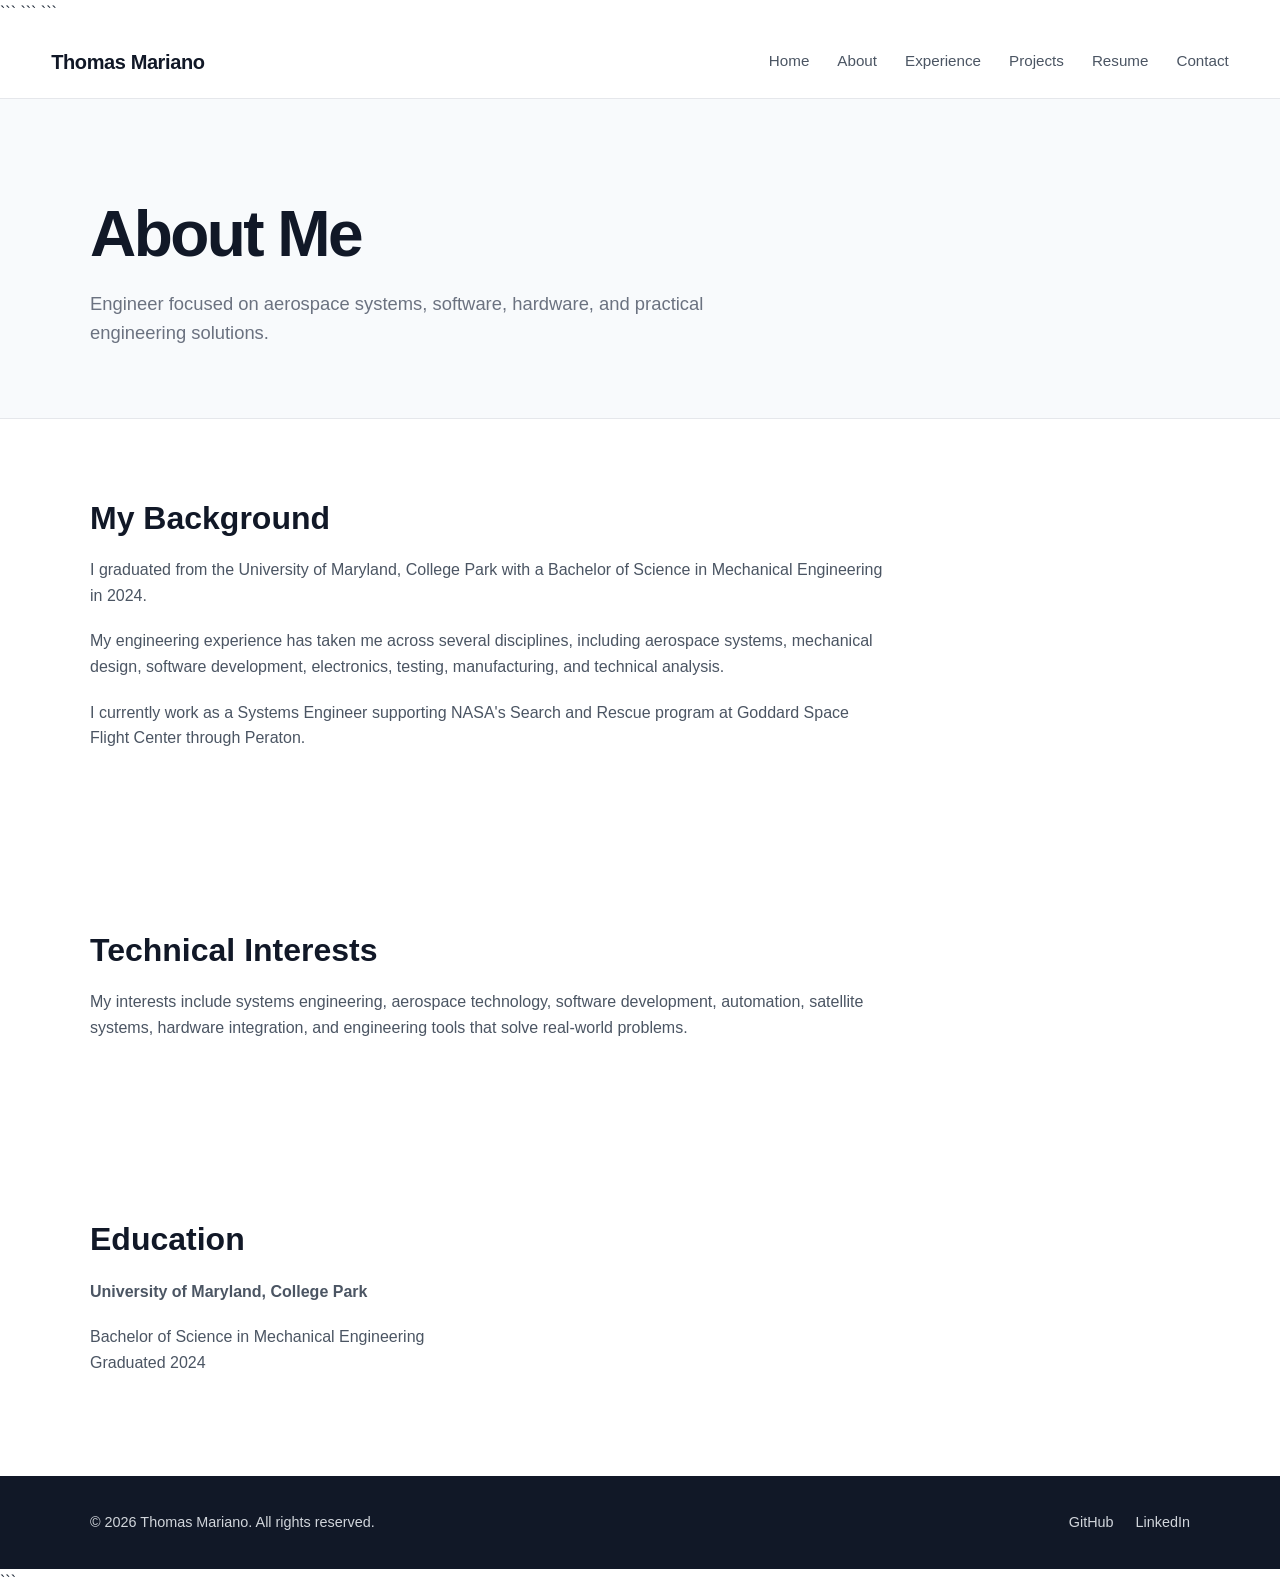
==== about.html @ baa8ff58 "Initial portfolio website" ====
<!DOCTYPE html>

<html lang="en">
<head>
    <meta charset="UTF-8">
    <meta name="viewport" content="width=device-width, initial-scale=1.0">

```
<title>About | Thomas Mariano</title>

<link rel="stylesheet" href="css/styles.css">
```

</head>

<body>

```
<header>
    <nav>
        <div class="nav-container">

            <a href="index.html" class="logo">
                Thomas Mariano
            </a>

            <div class="nav-links">
                <a href="index.html">Home</a>
                <a href="about.html">About</a>
                <a href="experience.html">Experience</a>
                <a href="projects.html">Projects</a>
                <a href="resume.html">Resume</a>
                <a href="contact.html">Contact</a>
            </div>

        </div>
    </nav>
</header>


<main>

    <section class="page-header">
        <div class="container">

            <h1>About Me</h1>

            <p>
                Engineer focused on aerospace systems, software,
                hardware, and practical engineering solutions.
            </p>

        </div>
    </section>


    <section class="content">
        <div class="container">

            <h2>My Background</h2>

            <p>
                I graduated from the University of Maryland, College
                Park with a Bachelor of Science in Mechanical Engineering
                in 2024.
            </p>

            <p>
                My engineering experience has taken me across several
                disciplines, including aerospace systems, mechanical
                design, software development, electronics, testing,
                manufacturing, and technical analysis.
            </p>

            <p>
                I currently work as a Systems Engineer supporting
                NASA's Search and Rescue program at Goddard Space Flight
                Center through Peraton.
            </p>

        </div>
    </section>


    <section class="content">
        <div class="container">

            <h2>Technical Interests</h2>

            <p>
                My interests include systems engineering, aerospace
                technology, software development, automation, satellite
                systems, hardware integration, and engineering tools
                that solve real-world problems.
            </p>

        </div>
    </section>


    <section class="content">
        <div class="container">

            <h2>Education</h2>

            <p>
                <strong>University of Maryland, College Park</strong>
            </p>

            <p>
                Bachelor of Science in Mechanical Engineering
                <br>
                Graduated 2024
            </p>

        </div>
    </section>

</main>


<footer>
    <div class="container">

        <p>
            &copy; 2026 Thomas Mariano. All rights reserved.
        </p>

        <div class="footer-links">
            <a href="https://github.com/TommyMariano" target="_blank">
                GitHub
            </a>

            <a href="https://www.linkedin.com/in/thomasmariano/" target="_blank">
                LinkedIn
            </a>
        </div>

    </div>
</footer>


<script src="js/script.js"></script>
```

</body>
</html>
---- css/styles.css ----
/* =========================================================
   GLOBAL STYLES
========================================================= */

/* Remove default browser spacing and make sizing predictable */
* {
    margin: 0;
    padding: 0;
    box-sizing: border-box;
}

/* Base document styling */
html {
    scroll-behavior: smooth;
}

body {
    font-family: -apple-system, BlinkMacSystemFont, "Segoe UI", Roboto,
                 Helvetica, Arial, sans-serif;
    line-height: 1.6;
    color: #1f2937;
    background-color: #ffffff;
}

/* Prevent images from overflowing their containers */
img {
    max-width: 100%;
    height: auto;
    display: block;
}

/* Default link styling */
a {
    color: inherit;
    text-decoration: none;
}

a:hover {
    text-decoration: none;
}


/* =========================================================
   REUSABLE CONTAINER
========================================================= */

.container {
    width: min(1100px, 90%);
    margin: 0 auto;
}


/* =========================================================
   NAVIGATION
========================================================= */

header {
    width: 100%;
    background-color: #ffffff;
    border-bottom: 1px solid #e5e7eb;
    position: sticky;
    top: 0;
    z-index: 1000;
}

nav {
    width: 100%;
}

.nav-container {
    width: min(1200px, 92%);
    min-height: 72px;
    margin: 0 auto;

    display: flex;
    align-items: center;
    justify-content: space-between;
    gap: 30px;
}

/* Name / logo */

.logo {
    font-size: 1.25rem;
    font-weight: 700;
    letter-spacing: -0.02em;
    color: #111827;
}

.logo:hover {
    color: #374151;
}


/* Navigation links */

.nav-links {
    display: flex;
    align-items: center;
    gap: 28px;
}

.nav-links a {
    font-size: 0.95rem;
    font-weight: 500;
    color: #4b5563;

    transition:
        color 0.2s ease,
        transform 0.2s ease;
}

.nav-links a:hover {
    color: #111827;
    transform: translateY(-1px);
}


/* =========================================================
   MAIN CONTENT
========================================================= */

main {
    min-height: calc(100vh - 150px);
}


/* =========================================================
   PAGE HEADER
========================================================= */

.page-header {
    padding: 100px 0 70px;
    background-color: #f8fafc;
    border-bottom: 1px solid #e5e7eb;
}

.page-header h1 {
    font-size: clamp(2.5rem, 6vw, 4rem);
    line-height: 1.1;
    letter-spacing: -0.04em;
    color: #111827;
    margin-bottom: 20px;
}

.page-header p {
    max-width: 700px;
    font-size: 1.15rem;
    color: #6b7280;
}


/* =========================================================
   CONTENT SECTIONS
========================================================= */

.content {
    padding: 80px 0;
}

.content h2 {
    font-size: 2rem;
    line-height: 1.2;
    color: #111827;
    margin-bottom: 20px;
}

.content p {
    max-width: 800px;
    color: #4b5563;
    margin-bottom: 20px;
}


/* =========================================================
   FOOTER
========================================================= */

footer {
    padding: 35px 0;
    background-color: #111827;
    color: #d1d5db;
}

footer .container {
    display: flex;
    align-items: center;
    justify-content: space-between;
    gap: 20px;
}

footer p {
    font-size: 0.9rem;
}

.footer-links {
    display: flex;
    gap: 22px;
}

.footer-links a {
    font-size: 0.9rem;
    color: #d1d5db;

    transition: color 0.2s ease;
}

.footer-links a:hover {
    color: #ffffff;
}


/* =========================================================
   RESPONSIVE DESIGN
========================================================= */

/* Tablets and smaller screens */

@media (max-width: 800px) {

    .nav-container {
        min-height: auto;
        padding: 20px 0;

        flex-direction: column;
        gap: 15px;
    }

    .nav-links {
        flex-wrap: wrap;
        justify-content: center;
        gap: 15px 22px;
    }

    .page-header {
        padding: 75px 0 55px;
    }

    .content {
        padding: 60px 0;
    }

    footer .container {
        flex-direction: column;
        text-align: center;
    }
}


/* Phones */

@media (max-width: 500px) {

    .container {
        width: 88%;
    }

    .logo {
        font-size: 1.15rem;
    }

    .nav-links {
        gap: 10px 16px;
    }

    .nav-links a {
        font-size: 0.9rem;
    }

    .page-header h1 {
        font-size: 2.5rem;
    }

    .page-header p {
        font-size: 1rem;
    }

    .content h2 {
        font-size: 1.7rem;
    }
}
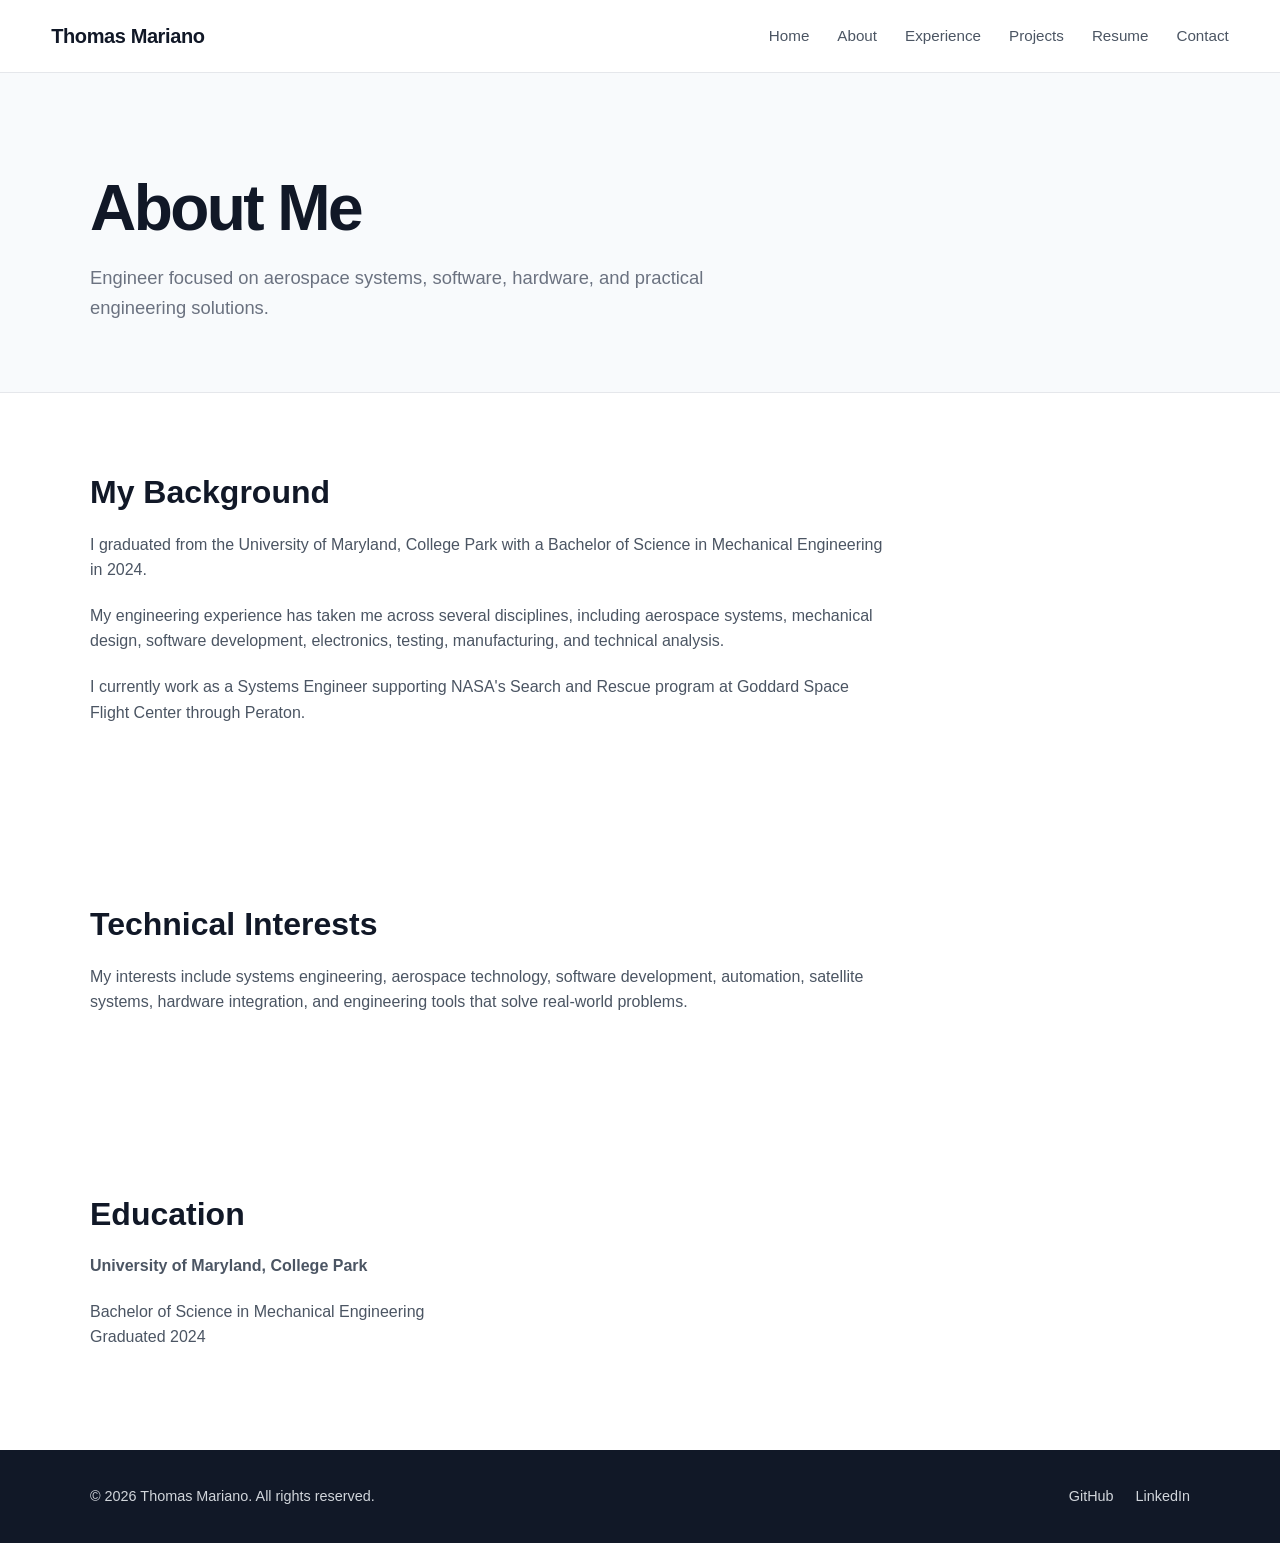
==== commit 7dfd2a40: "Fix HTML formatting" ====
--- a/about.html
+++ b/about.html
@@ -5,17 +5,14 @@
     <meta charset="UTF-8">
     <meta name="viewport" content="width=device-width, initial-scale=1.0">
 
-```
 <title>About | Thomas Mariano</title>
 
 <link rel="stylesheet" href="css/styles.css">
-```
 
 </head>
 
 <body>
 
-```
 <header>
     <nav>
         <div class="nav-container">
@@ -141,7 +138,6 @@
 
 
 <script src="js/script.js"></script>
-```
 
 </body>
 </html>
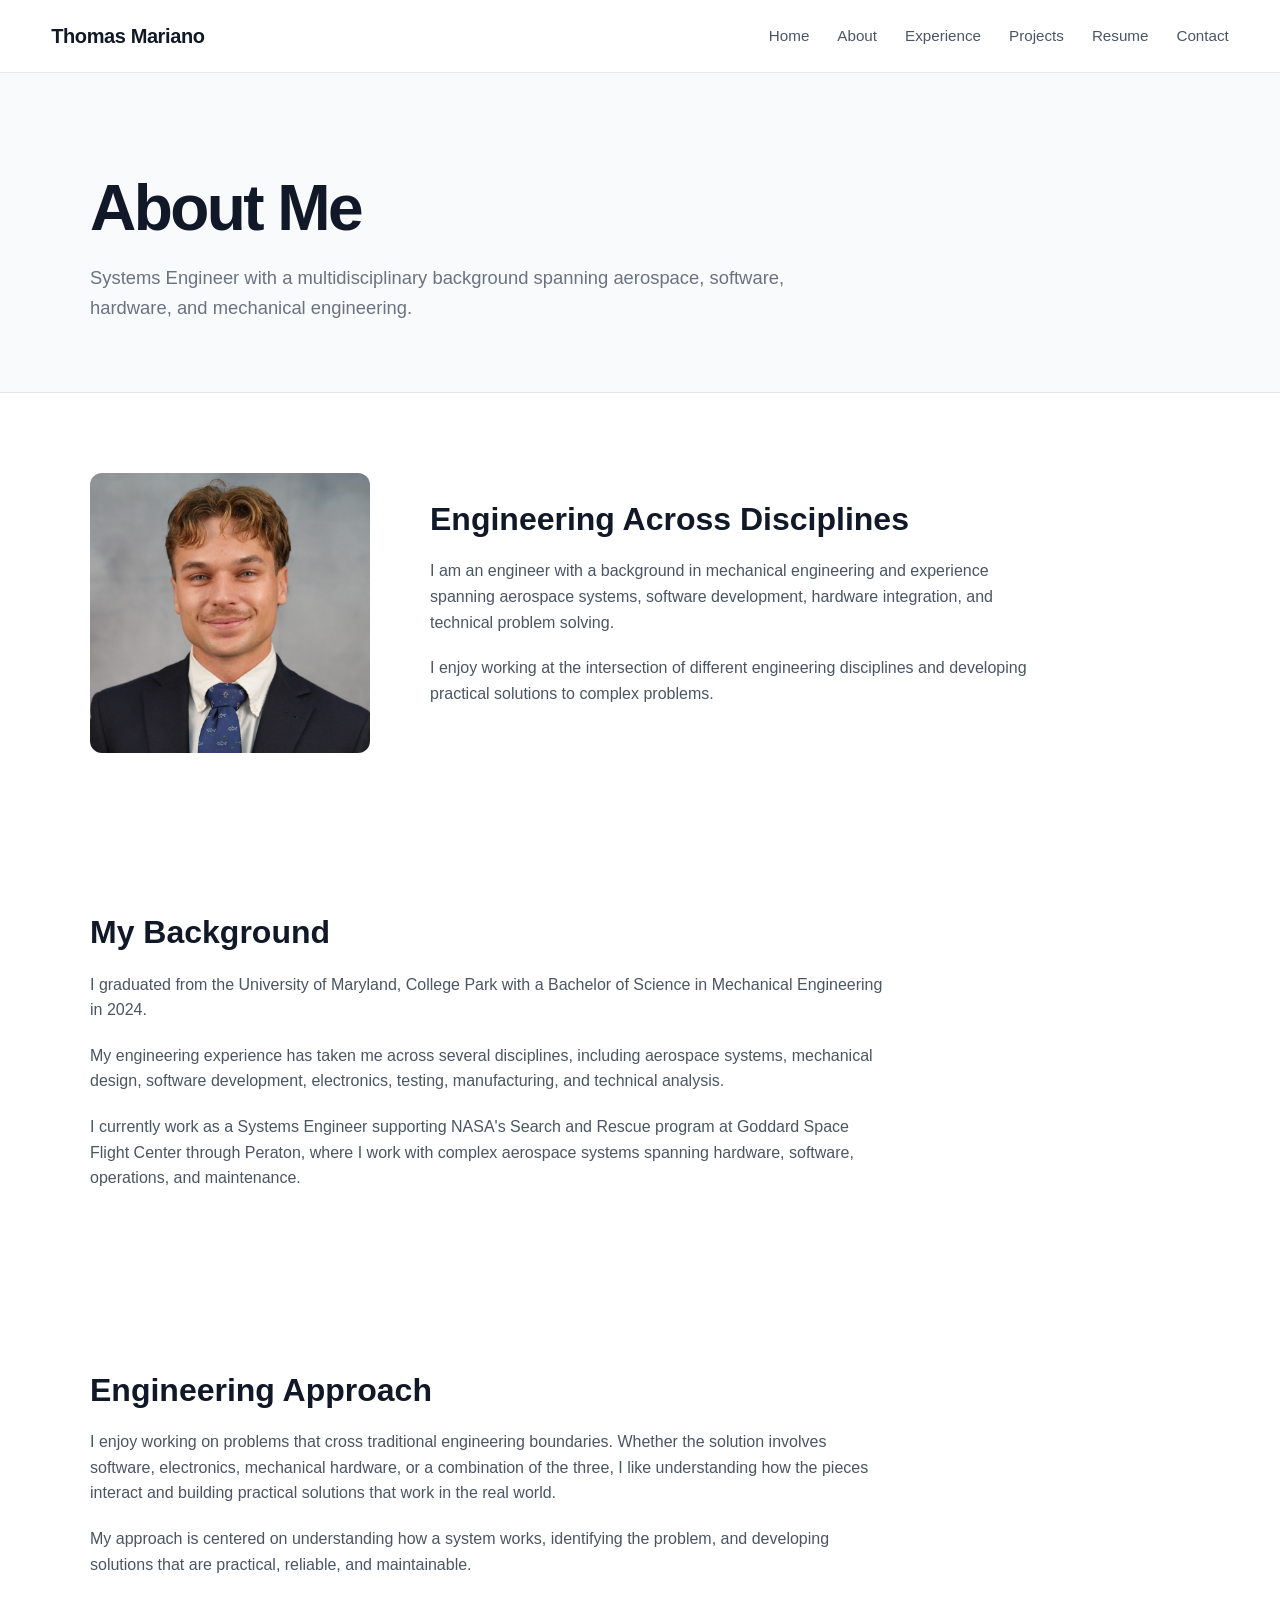
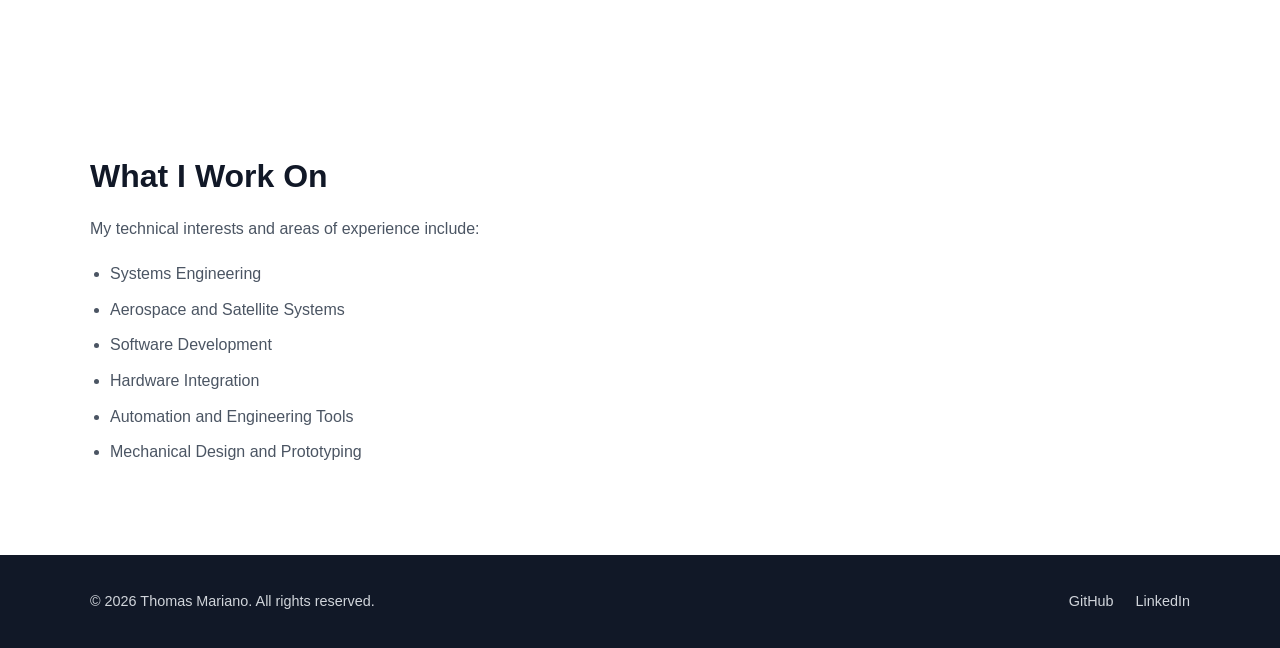
==== commit d8666cfd: "Complete portfolio website" ====
--- a/about.html
+++ b/about.html
@@ -5,9 +5,10 @@
     <meta charset="UTF-8">
     <meta name="viewport" content="width=device-width, initial-scale=1.0">
 
-<title>About | Thomas Mariano</title>
-
-<link rel="stylesheet" href="css/styles.css">
+    <title>About | Thomas Mariano</title>
+
+    <link rel="stylesheet" href="css/styles.css">
+    <link rel="icon" type="image/png" href="images/icon.png">
 
 </head>
 
@@ -37,29 +38,68 @@
 
 <main>
 
+    <!-- Page Header -->
     <section class="page-header">
         <div class="container">
 
             <h1>About Me</h1>
 
             <p>
-                Engineer focused on aerospace systems, software,
-                hardware, and practical engineering solutions.
-            </p>
-
-        </div>
-    </section>
-
-
+                Systems Engineer with a multidisciplinary background
+                spanning aerospace, software, hardware, and mechanical
+                engineering.
+            </p>
+
+        </div>
+    </section>
+
+
+    <!-- Introduction -->
+    <section class="content">
+        <div class="container">
+
+            <div class="about-intro">
+
+                <div class="about-photo">
+                    <img src="images/headshot.png"
+                         alt="Professional headshot of Thomas Mariano">
+                </div>
+
+                <div class="about-intro-text">
+
+                    <h2>Engineering Across Disciplines</h2>
+
+                    <p>
+                        I am an engineer with a background in mechanical
+                        engineering and experience spanning aerospace
+                        systems, software development, hardware
+                        integration, and technical problem solving.
+                    </p>
+
+                    <p>
+                        I enjoy working at the intersection of different
+                        engineering disciplines and developing practical
+                        solutions to complex problems.
+                    </p>
+
+                </div>
+
+            </div>
+
+        </div>
+    </section>
+
+
+    <!-- Background -->
     <section class="content">
         <div class="container">
 
             <h2>My Background</h2>
 
             <p>
-                I graduated from the University of Maryland, College
-                Park with a Bachelor of Science in Mechanical Engineering
-                in 2024.
+                I graduated from the University of Maryland, College Park
+                with a Bachelor of Science in Mechanical Engineering in
+                2024.
             </p>
 
             <p>
@@ -70,45 +110,60 @@
             </p>
 
             <p>
-                I currently work as a Systems Engineer supporting
-                NASA's Search and Rescue program at Goddard Space Flight
-                Center through Peraton.
-            </p>
-
-        </div>
-    </section>
-
-
-    <section class="content">
-        <div class="container">
-
-            <h2>Technical Interests</h2>
-
-            <p>
-                My interests include systems engineering, aerospace
-                technology, software development, automation, satellite
-                systems, hardware integration, and engineering tools
-                that solve real-world problems.
-            </p>
-
-        </div>
-    </section>
-
-
-    <section class="content">
-        <div class="container">
-
-            <h2>Education</h2>
-
-            <p>
-                <strong>University of Maryland, College Park</strong>
-            </p>
-
-            <p>
-                Bachelor of Science in Mechanical Engineering
-                <br>
-                Graduated 2024
-            </p>
+                I currently work as a Systems Engineer supporting NASA's
+                Search and Rescue program at Goddard Space Flight Center
+                through Peraton, where I work with complex aerospace
+                systems spanning hardware, software, operations, and
+                maintenance.
+            </p>
+
+        </div>
+    </section>
+
+
+    <!-- Engineering Approach -->
+    <section class="content">
+        <div class="container">
+
+            <h2>Engineering Approach</h2>
+
+            <p>
+                I enjoy working on problems that cross traditional
+                engineering boundaries. Whether the solution involves
+                software, electronics, mechanical hardware, or a
+                combination of the three, I like understanding how the
+                pieces interact and building practical solutions that
+                work in the real world.
+            </p>
+
+            <p>
+                My approach is centered on understanding how a system
+                works, identifying the problem, and developing solutions
+                that are practical, reliable, and maintainable.
+            </p>
+
+        </div>
+    </section>
+
+
+    <!-- Areas of Interest -->
+    <section class="content">
+        <div class="container">
+
+            <h2>What I Work On</h2>
+
+            <p>
+                My technical interests and areas of experience include:
+            </p>
+
+            <ul class="interest-list">
+                <li>Systems Engineering</li>
+                <li>Aerospace and Satellite Systems</li>
+                <li>Software Development</li>
+                <li>Hardware Integration</li>
+                <li>Automation and Engineering Tools</li>
+                <li>Mechanical Design and Prototyping</li>
+            </ul>
 
         </div>
     </section>
@@ -124,13 +179,19 @@
         </p>
 
         <div class="footer-links">
-            <a href="https://github.com/TommyMariano" target="_blank">
+
+            <a href="https://github.com/thomasmariano"
+               target="_blank"
+               rel="noopener noreferrer">
                 GitHub
             </a>
 
-            <a href="https://www.linkedin.com/in/thomasmariano/" target="_blank">
+            <a href="https://www.linkedin.com/in/thomasmariano/"
+               target="_blank"
+               rel="noopener noreferrer">
                 LinkedIn
             </a>
+
         </div>
 
     </div>
@@ -140,4 +201,4 @@
 <script src="js/script.js"></script>
 
 </body>
-</html>
+</html>
--- a/css/styles.css
+++ b/css/styles.css
@@ -126,7 +126,7 @@
 
 
 /* =========================================================
-   PAGE HEADER
+   PAGE HEADER / HERO
 ========================================================= */
 
 .page-header {
@@ -149,6 +149,14 @@
     color: #6b7280;
 }
 
+.page-header p:first-child {
+    margin-bottom: 18px;
+    font-size: 0.95rem;
+    font-weight: 600;
+    letter-spacing: 0.04em;
+    color: #4b5563;
+}
+
 
 /* =========================================================
    CONTENT SECTIONS
@@ -173,6 +181,98 @@
 
 
 /* =========================================================
+   FEATURED PROJECT
+========================================================= */
+
+.project-card {
+    margin-top: 35px;
+
+    display: grid;
+    grid-template-columns: 1.15fr 1fr;
+
+    background-color: #f8fafc;
+    border: 1px solid #e5e7eb;
+    border-radius: 12px;
+
+    overflow: hidden;
+
+    transition:
+        transform 0.25s ease,
+        box-shadow 0.25s ease;
+}
+
+.project-card:hover {
+    transform: translateY(-4px);
+    box-shadow: 0 12px 30px rgba(0, 0, 0, 0.08);
+}
+
+
+/* Project image */
+
+.project-preview {
+    background-color: #e5e7eb;
+
+    display: flex;
+    align-items: center;
+    justify-content: center;
+
+    min-height: 360px;
+    overflow: hidden;
+}
+
+.project-preview img {
+    width: 100%;
+    height: 100%;
+    object-fit: cover;
+}
+
+
+/* Project information */
+
+.project-info {
+    padding: 40px;
+    display: flex;
+    flex-direction: column;
+    justify-content: center;
+}
+
+.project-info h3 {
+    margin-bottom: 18px;
+
+    font-size: 1.65rem;
+    line-height: 1.2;
+
+    color: #111827;
+}
+
+.project-info p {
+    max-width: none;
+    margin-bottom: 18px;
+}
+
+
+/* Technology / secondary description */
+
+.project-info p:nth-of-type(2) {
+    font-size: 0.95rem;
+    color: #6b7280;
+}
+
+
+/* Proprietary project disclaimer */
+
+.project-info p:last-child {
+    margin-top: 8px;
+    margin-bottom: 0;
+
+    font-size: 0.82rem;
+    line-height: 1.5;
+
+    color: #6b7280;
+}
+
+
+/* =========================================================
    FOOTER
 ========================================================= */
 
@@ -240,6 +340,23 @@
         padding: 60px 0;
     }
 
+    /* Stack featured project vertically */
+    .project-card {
+        grid-template-columns: 1fr;
+    }
+
+    .project-preview {
+        min-height: auto;
+    }
+
+    .project-preview img {
+        height: auto;
+    }
+
+    .project-info {
+        padding: 30px;
+    }
+
     footer .container {
         flex-direction: column;
         text-align: center;
@@ -278,4 +395,557 @@
     .content h2 {
         font-size: 1.7rem;
     }
+
+    .project-info {
+        padding: 25px;
+    }
+
+    .project-info h3 {
+        font-size: 1.4rem;
+    }
+}
+
+/* =========================================================
+   ABOUT PAGE
+========================================================= */
+
+/* About introduction */
+
+.about-intro {
+    display: grid;
+    grid-template-columns: 280px 1fr;
+    align-items: center;
+    gap: 60px;
+
+    max-width: 950px;
+}
+
+
+/* Professional headshot */
+
+.about-photo {
+    width: 280px;
+}
+
+.about-photo img {
+    width: 100%;
+    aspect-ratio: 1 / 1;
+    object-fit: cover;
+
+    border-radius: 12px;
+}
+
+
+/* Introduction text */
+
+.about-intro-text h2 {
+    margin-bottom: 20px;
+}
+
+.about-intro-text p {
+    max-width: 650px;
+}
+
+
+/* Areas of interest */
+
+.interest-list {
+    max-width: 800px;
+    padding-left: 20px;
+    color: #4b5563;
+}
+
+.interest-list li {
+    margin-bottom: 10px;
+}
+
+
+/* =========================================================
+   ABOUT PAGE RESPONSIVE DESIGN
+========================================================= */
+
+@media (max-width: 800px) {
+
+    .about-intro {
+        grid-template-columns: 1fr;
+        gap: 35px;
+    }
+
+    .about-photo {
+        width: 220px;
+    }
+
+}
+
+
+@media (max-width: 500px) {
+
+    .about-photo {
+        width: 180px;
+    }
+
+}
+
+/* =========================================================
+   EXPERIENCE TIMELINE
+========================================================= */
+
+.experience-timeline {
+    position: relative;
+    max-width: 900px;
+    margin: 0 auto;
+    padding-left: 45px;
+}
+
+/* Vertical timeline line */
+
+.experience-timeline::before {
+    content: "";
+
+    position: absolute;
+    top: 8px;
+    bottom: 8px;
+    left: 9px;
+
+    width: 2px;
+    background-color: #e5e7eb;
+}
+
+
+/* Individual experience */
+
+.experience-item {
+    position: relative;
+    padding-bottom: 65px;
+}
+
+.experience-item:last-child {
+    padding-bottom: 0;
+}
+
+
+/* Timeline marker */
+
+.experience-marker {
+    position: absolute;
+
+    left: -45px;
+    top: 8px;
+
+    width: 20px;
+    height: 20px;
+
+    background-color: #ffffff;
+    border: 3px solid #374151;
+    border-radius: 50%;
+
+    z-index: 1;
+}
+
+
+/* Experience content */
+
+.experience-content {
+    max-width: 800px;
+}
+
+.experience-content h2 {
+    margin-bottom: 6px;
+
+    font-size: 1.7rem;
+    line-height: 1.2;
+    color: #111827;
+}
+
+.experience-content h3 {
+    margin-bottom: 6px;
+
+    font-size: 1.05rem;
+    font-weight: 600;
+    color: #4b5563;
+}
+
+.experience-meta {
+    margin-bottom: 20px;
+
+    font-size: 0.9rem;
+    color: #6b7280;
+    font-weight: 500;
+}
+
+.experience-content > p:not(.experience-meta) {
+    max-width: 750px;
+    margin-bottom: 18px;
+}
+
+.experience-content ul {
+    max-width: 750px;
+    padding-left: 20px;
+
+    color: #4b5563;
+}
+
+.experience-content li {
+    margin-bottom: 10px;
+    padding-left: 5px;
+}
+
+
+/* =========================================================
+   EXPERIENCE RESPONSIVE DESIGN
+========================================================= */
+
+@media (max-width: 800px) {
+
+    .experience-timeline {
+        padding-left: 35px;
+    }
+
+    .experience-timeline::before {
+        left: 7px;
+    }
+
+    .experience-marker {
+        left: -35px;
+        width: 16px;
+        height: 16px;
+        border-width: 2px;
+    }
+
+    .experience-content h2 {
+        font-size: 1.5rem;
+    }
+
+}
+
+
+@media (max-width: 500px) {
+
+    .experience-timeline {
+        padding-left: 28px;
+    }
+
+    .experience-timeline::before {
+        left: 6px;
+    }
+
+    .experience-marker {
+        left: -28px;
+        width: 14px;
+        height: 14px;
+    }
+
+    .experience-content h2 {
+        font-size: 1.35rem;
+    }
+
+    .experience-content h3 {
+        font-size: 0.95rem;
+    }
+
+}
+
+/* =========================================================
+   PROJECTS PAGE
+========================================================= */
+
+/* Project category */
+
+.project-category {
+    margin-bottom: 12px !important;
+
+    font-size: 0.8rem;
+    font-weight: 700;
+    letter-spacing: 0.06em;
+
+    color: #6b7280;
+}
+
+
+/* Project technology line */
+
+.project-technologies {
+    margin-top: 22px;
+    margin-bottom: 0 !important;
+
+    font-size: 0.9rem;
+    color: #6b7280;
+}
+
+
+/* Featured project */
+
+.project-card-featured {
+    margin-top: 30px;
+}
+
+
+/* Small project grid */
+
+.projects-grid {
+    display: grid;
+    grid-template-columns: repeat(2, 1fr);
+    gap: 25px;
+
+    margin-top: 30px;
+}
+
+.project-card-small {
+    margin-top: 0;
+}
+
+
+/* Project disclaimer */
+
+.project-disclaimer {
+    margin-top: 18px;
+    margin-bottom: 0 !important;
+
+    font-size: 0.8rem;
+    line-height: 1.5;
+
+    color: #6b7280;
+}
+
+
+/* =========================================================
+   ADDITIONAL PROJECTS
+========================================================= */
+
+.additional-projects {
+    display: grid;
+    grid-template-columns: repeat(2, 1fr);
+    gap: 1px;
+
+    margin-top: 30px;
+
+    border: 1px solid #e5e7eb;
+    border-radius: 10px;
+    overflow: hidden;
+}
+
+.additional-project {
+    padding: 25px;
+    background-color: #f8fafc;
+    border: 1px solid #e5e7eb;
+}
+
+.additional-project h3 {
+    margin-bottom: 6px;
+
+    font-size: 1rem;
+    color: #111827;
+}
+
+.additional-project p {
+    margin-bottom: 0;
+
+    font-size: 0.9rem;
+    color: #6b7280;
+}
+
+
+/* =========================================================
+   PROJECTS RESPONSIVE DESIGN
+========================================================= */
+
+@media (max-width: 800px) {
+
+    .projects-grid {
+        grid-template-columns: 1fr;
+    }
+
+    .additional-projects {
+        grid-template-columns: 1fr;
+    }
+
+}
+
+
+@media (max-width: 500px) {
+
+    .project-info {
+        padding: 25px;
+    }
+
+    .project-card-small .project-info {
+        padding: 25px;
+    }
+
+}
+
+/* =========================================================
+   RESUME PAGE
+========================================================= */
+
+.resume-header {
+    margin-bottom: 35px;
+}
+
+.resume-header h2 {
+    margin-bottom: 12px;
+}
+
+.resume-header p {
+    margin-bottom: 25px;
+}
+
+
+/* Resume buttons */
+
+.resume-actions {
+    display: flex;
+    gap: 15px;
+    flex-wrap: wrap;
+}
+
+.resume-button {
+    display: inline-block;
+
+    padding: 11px 20px;
+
+    background-color: #111827;
+    color: #ffffff;
+
+    border-radius: 6px;
+
+    font-size: 0.95rem;
+    font-weight: 600;
+
+    transition:
+        background-color 0.2s ease,
+        transform 0.2s ease;
+}
+
+.resume-button:hover {
+    background-color: #374151;
+    transform: translateY(-1px);
+}
+
+.resume-button-secondary {
+    background-color: #f3f4f6;
+    color: #374151;
+    border: 1px solid #d1d5db;
+}
+
+.resume-button-secondary:hover {
+    background-color: #e5e7eb;
+}
+
+
+/* Embedded PDF */
+
+.resume-viewer {
+    width: 100%;
+    height: 1100px;
+
+    border: 1px solid #e5e7eb;
+    border-radius: 10px;
+
+    overflow: hidden;
+    background-color: #f8fafc;
+}
+
+.resume-viewer iframe {
+    width: 100%;
+    height: 100%;
+
+    border: none;
+}
+
+
+/* =========================================================
+   RESUME RESPONSIVE DESIGN
+========================================================= */
+
+@media (max-width: 800px) {
+
+    .resume-viewer {
+        height: 900px;
+    }
+
+}
+
+
+@media (max-width: 500px) {
+
+    .resume-actions {
+        flex-direction: column;
+        align-items: flex-start;
+    }
+
+    .resume-button {
+        width: 100%;
+        text-align: center;
+    }
+
+    .resume-viewer {
+        height: 750px;
+    }
+
+}
+
+/* =========================================================
+   CONTACT PAGE
+========================================================= */
+
+.contact-grid {
+    display: grid;
+    grid-template-columns: repeat(3, 1fr);
+    gap: 20px;
+
+    margin-top: 35px;
+    max-width: 900px;
+}
+
+
+/* Contact cards */
+
+.contact-card {
+    display: block;
+
+    padding: 30px;
+
+    background-color: #f8fafc;
+    border: 1px solid #e5e7eb;
+    border-radius: 10px;
+
+    transition:
+        transform 0.2s ease,
+        box-shadow 0.2s ease,
+        border-color 0.2s ease;
+}
+
+.contact-card:hover {
+    transform: translateY(-3px);
+    border-color: #d1d5db;
+    box-shadow: 0 8px 20px rgba(0, 0, 0, 0.06);
+}
+
+.contact-card h3 {
+    margin-bottom: 8px;
+
+    font-size: 1.1rem;
+    color: #111827;
+}
+
+.contact-card p {
+    margin-bottom: 0;
+
+    font-size: 0.9rem;
+    color: #6b7280;
+}
+
+
+/* =========================================================
+   CONTACT RESPONSIVE DESIGN
+========================================================= */
+
+@media (max-width: 800px) {
+
+    .contact-grid {
+        grid-template-columns: 1fr;
+        max-width: 500px;
+    }
+
 }
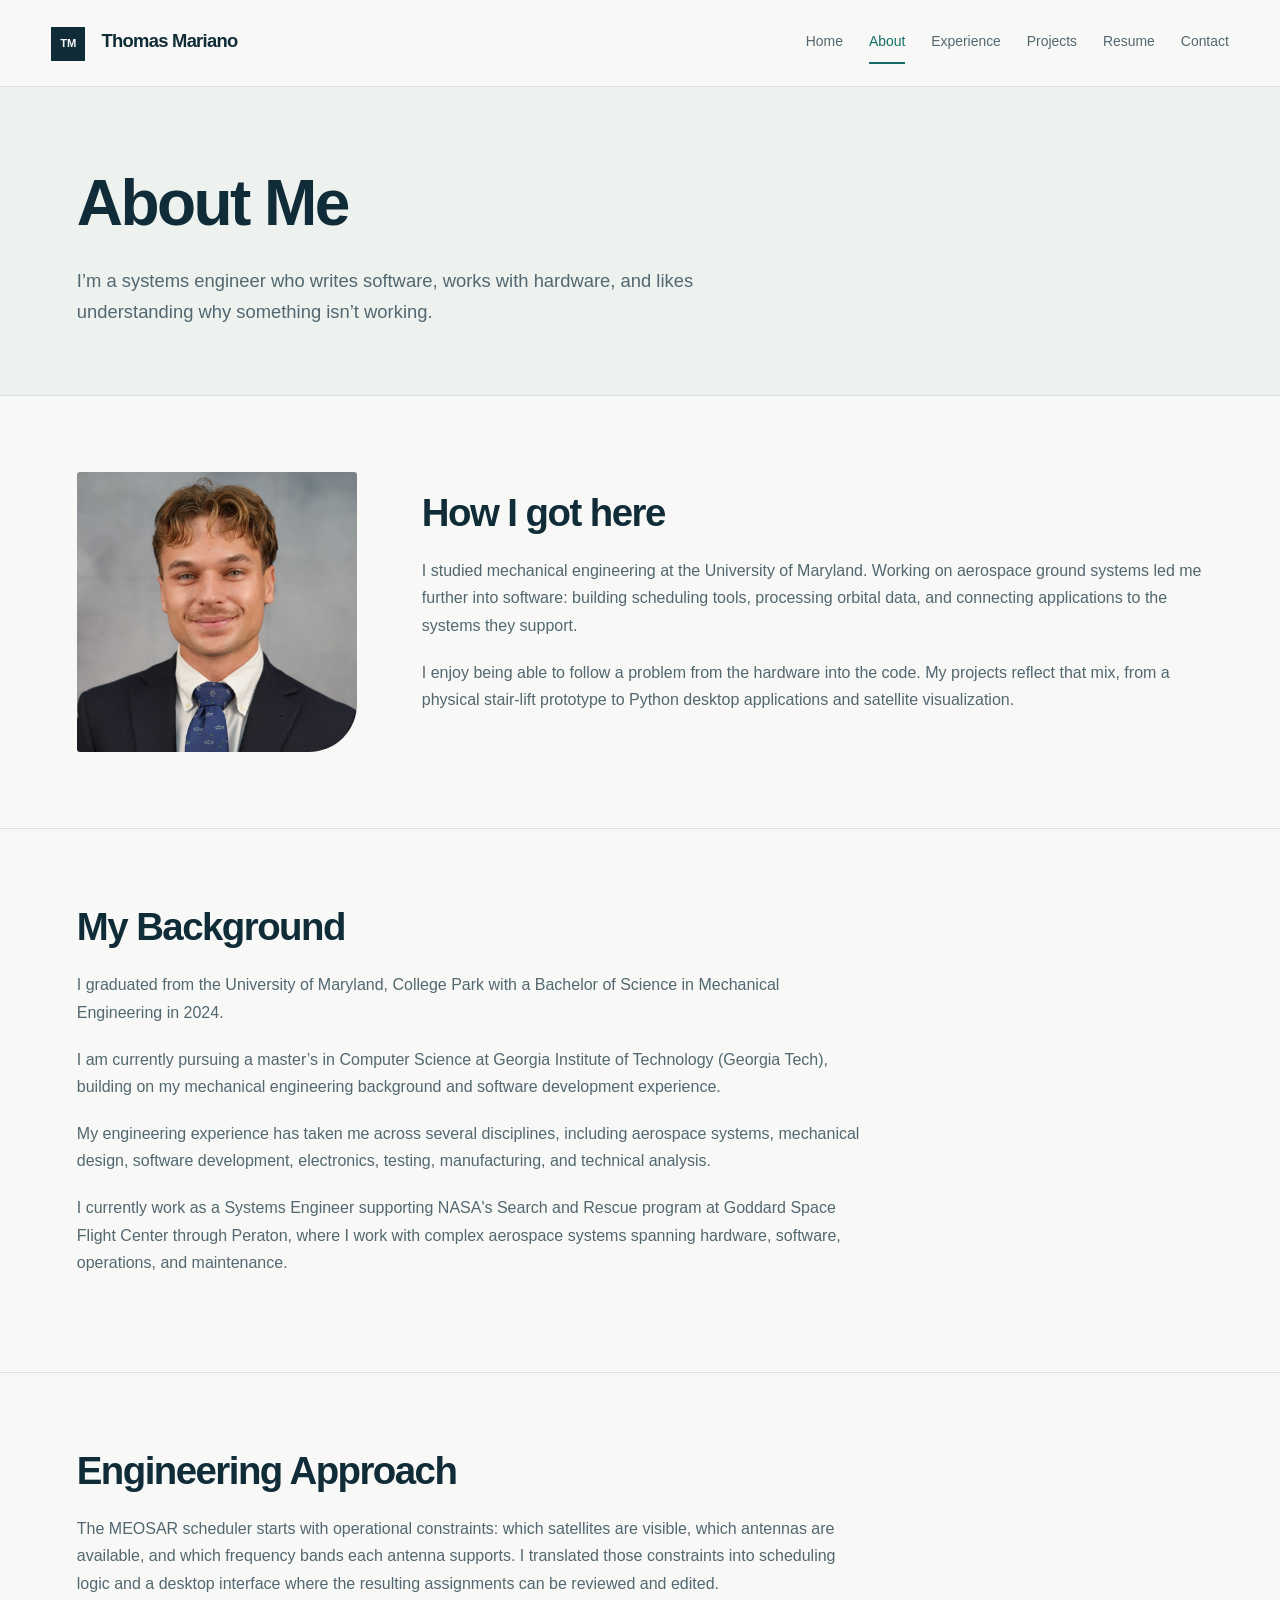
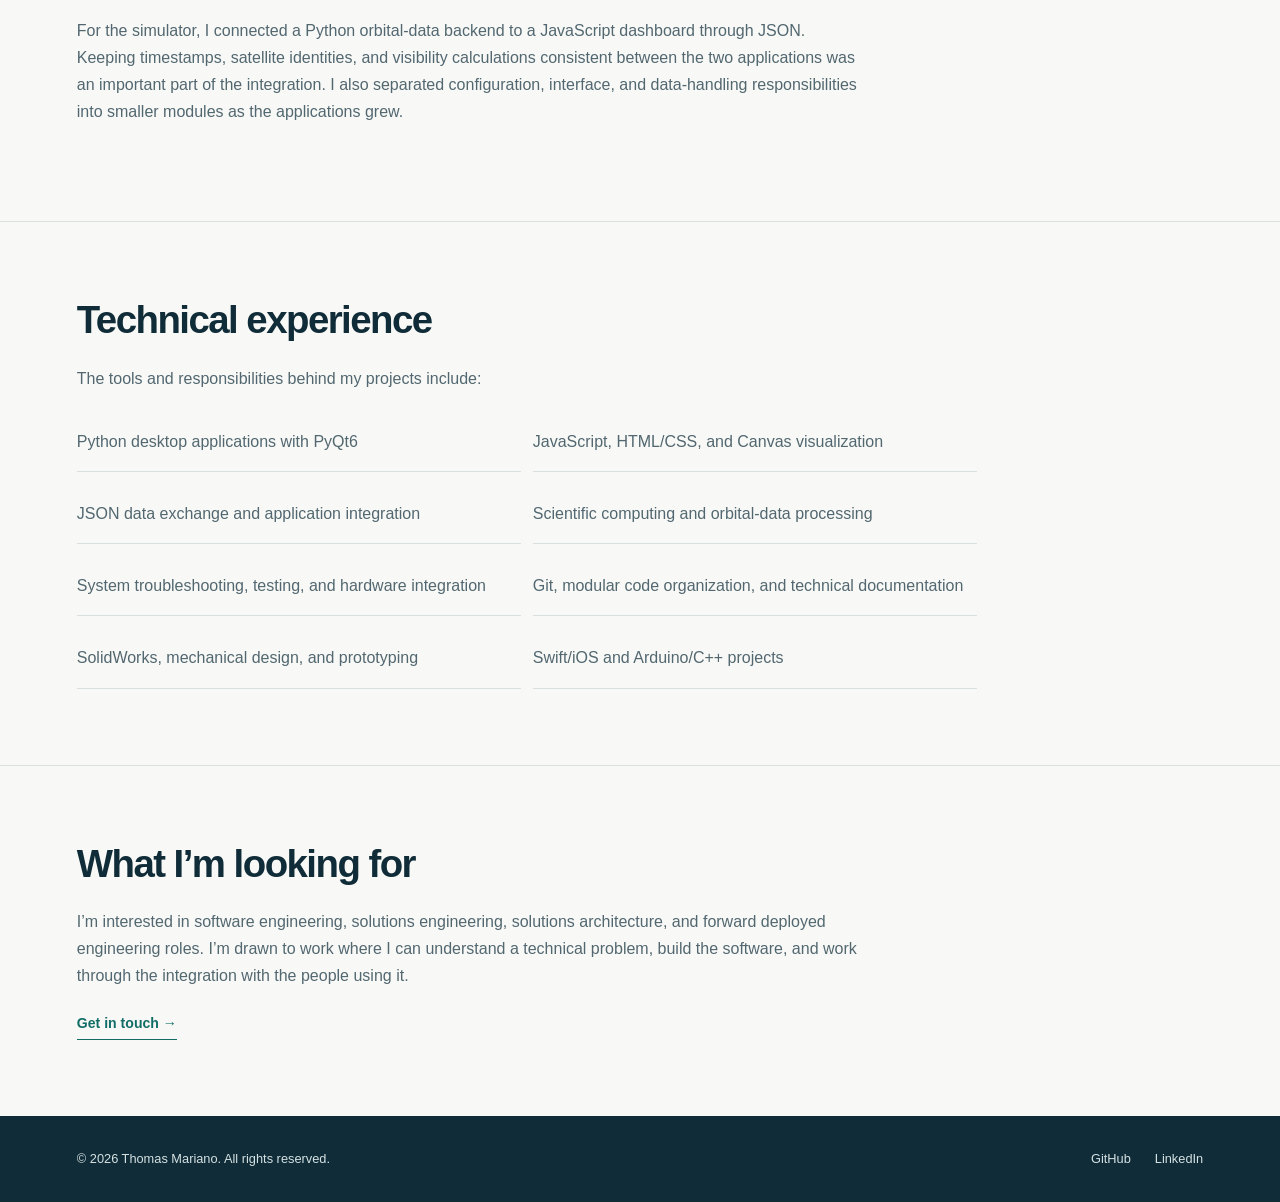
==== commit d45f9d41: "Update portfolio design, projects, and navigation" ====
--- a/about.html
+++ b/about.html
@@ -1,8 +1,22 @@
+<!-- =========================
+     about.html
+========================== -->
 <!DOCTYPE html>
 
 <html lang="en">
 <head>
+    <!-- Google tag (gtag.js) -->
+    <script async src="https://www.googletagmanager.com/gtag/js?id=G-FVK29W4X5B"></script>
+    <script>
+        window.dataLayer = window.dataLayer || [];
+        function gtag(){dataLayer.push(arguments);}
+        gtag('js', new Date());
+
+        gtag('config', 'G-FVK29W4X5B');
+    </script>
     <meta charset="UTF-8">
+    <meta name="description" content="Meet Thomas Mariano, a University of Maryland mechanical engineering graduate working across aerospace systems, software, and hardware.">
+    <meta name="theme-color" content="#102c38">
     <meta name="viewport" content="width=device-width, initial-scale=1.0">
 
     <title>About | Thomas Mariano</title>
@@ -12,19 +26,23 @@
 
 </head>
 
-<body>
+<body class="page-about">
+<a class="skip-link" href="#main-content">Skip to content</a>
 
 <header>
-    <nav>
+    <nav aria-label="Main navigation">
         <div class="nav-container">
 
             <a href="index.html" class="logo">
                 Thomas Mariano
             </a>
 
-            <div class="nav-links">
+            <button class="nav-toggle" type="button" aria-label="Open navigation menu" aria-expanded="false" aria-controls="primary-navigation" hidden>
+                <span class="hamburger" aria-hidden="true"><span></span><span></span><span></span></span>
+            </button>
+            <div class="nav-links" id="primary-navigation">
                 <a href="index.html">Home</a>
-                <a href="about.html">About</a>
+                <a href="about.html" aria-current="page">About</a>
                 <a href="experience.html">Experience</a>
                 <a href="projects.html">Projects</a>
                 <a href="resume.html">Resume</a>
@@ -36,7 +54,7 @@
 </header>
 
 
-<main>
+<main id="main-content">
 
     <!-- Page Header -->
     <section class="page-header">
@@ -45,9 +63,8 @@
             <h1>About Me</h1>
 
             <p>
-                Systems Engineer with a multidisciplinary background
-                spanning aerospace, software, hardware, and mechanical
-                engineering.
+                I’m a systems engineer who writes software, works with hardware,
+                and likes understanding why something isn’t working.
             </p>
 
         </div>
@@ -67,19 +84,14 @@
 
                 <div class="about-intro-text">
 
-                    <h2>Engineering Across Disciplines</h2>
+                    <h2>How I got here</h2>
 
                     <p>
-                        I am an engineer with a background in mechanical
-                        engineering and experience spanning aerospace
-                        systems, software development, hardware
-                        integration, and technical problem solving.
+                        I studied mechanical engineering at the University of Maryland. Working on aerospace ground systems led me further into software: building scheduling tools, processing orbital data, and connecting applications to the systems they support.
                     </p>
 
                     <p>
-                        I enjoy working at the intersection of different
-                        engineering disciplines and developing practical
-                        solutions to complex problems.
+                        I enjoy being able to follow a problem from the hardware into the code. My projects reflect that mix, from a physical stair-lift prototype to Python desktop applications and satellite visualization.
                     </p>
 
                 </div>
@@ -100,6 +112,13 @@
                 I graduated from the University of Maryland, College Park
                 with a Bachelor of Science in Mechanical Engineering in
                 2024.
+            </p>
+
+            <p>
+                I am currently pursuing a master’s in Computer Science at
+                Georgia Institute of Technology (Georgia Tech), building
+                on my mechanical engineering background and software
+                development experience.
             </p>
 
             <p>
@@ -121,25 +140,27 @@
     </section>
 
 
-    <!-- Engineering Approach -->
+    <!-- How I build software -->
     <section class="content">
         <div class="container">
 
             <h2>Engineering Approach</h2>
 
             <p>
-                I enjoy working on problems that cross traditional
-                engineering boundaries. Whether the solution involves
-                software, electronics, mechanical hardware, or a
-                combination of the three, I like understanding how the
-                pieces interact and building practical solutions that
-                work in the real world.
-            </p>
-
-            <p>
-                My approach is centered on understanding how a system
-                works, identifying the problem, and developing solutions
-                that are practical, reliable, and maintainable.
+                The MEOSAR scheduler starts with operational constraints: which
+                satellites are visible, which antennas are available, and which
+                frequency bands each antenna supports. I translated those
+                constraints into scheduling logic and a desktop interface where
+                the resulting assignments can be reviewed and edited.
+            </p>
+
+            <p>
+                For the simulator, I connected a Python orbital-data backend to a
+                JavaScript dashboard through JSON. Keeping timestamps, satellite
+                identities, and visibility calculations consistent between the two
+                applications was an important part of the integration. I also
+                separated configuration, interface, and data-handling responsibilities
+                into smaller modules as the applications grew.
             </p>
 
         </div>
@@ -150,24 +171,37 @@
     <section class="content">
         <div class="container">
 
-            <h2>What I Work On</h2>
-
-            <p>
-                My technical interests and areas of experience include:
+            <h2>Technical experience</h2>
+
+            <p>
+                The tools and responsibilities behind my projects include:
             </p>
 
             <ul class="interest-list">
-                <li>Systems Engineering</li>
-                <li>Aerospace and Satellite Systems</li>
-                <li>Software Development</li>
-                <li>Hardware Integration</li>
-                <li>Automation and Engineering Tools</li>
-                <li>Mechanical Design and Prototyping</li>
+                <li>Python desktop applications with PyQt6</li>
+                <li>JavaScript, HTML/CSS, and Canvas visualization</li>
+                <li>JSON data exchange and application integration</li>
+                <li>Scientific computing and orbital-data processing</li>
+                <li>System troubleshooting, testing, and hardware integration</li>
+                <li>Git, modular code organization, and technical documentation</li>
+                <li>SolidWorks, mechanical design, and prototyping</li>
+                <li>Swift/iOS and Arduino/C++ projects</li>
             </ul>
 
         </div>
     </section>
 
+    <section class="content">
+        <div class="container">
+            <h2>What I’m looking for</h2>
+            <p>I’m interested in software engineering, solutions engineering,
+                solutions architecture, and forward deployed engineering roles.
+                I’m drawn to work where I can understand a technical problem,
+                build the software, and work through the integration with the
+                people using it.</p>
+            <a class="text-link" href="contact.html">Get in touch →</a>
+        </div>
+    </section>
 </main>
 
 
--- a/css/styles.css
+++ b/css/styles.css
@@ -1,951 +1,918 @@
-/* =========================================================
-   GLOBAL STYLES
-========================================================= */
+:root {
+    --ink:#102c38;
+    --muted:#526770;
+    --accent:#126d67;
+    --line:#d8e1e0;
+    --paper:#f8f9f6;
+    --white:#fff;
+    --soft:#edf2ef;
+}
+* {
+    box-sizing:border-box;
+    margin:0;
+    padding:0;
+}
+html {
+    scroll-behavior:smooth;
+    scroll-padding-top:110px;
+}
+body {
+    font-family:-apple-system,BlinkMacSystemFont,"Segoe UI",Roboto,Helvetica,Arial,sans-serif;
+    color:var(--ink);
+    background:var(--paper);
+    line-height:1.7;
+}
+img {
+    display:block;
+    max-width:100%;
+    height:auto;
+}
+a {
+    color:inherit;
+    text-decoration:none;
+}
+button {
+    font:inherit;
+}
+a,button {
+    -webkit-tap-highlight-color:transparent;
+}
+a:focus-visible,button:focus-visible {
+    outline:3px solid var(--accent);
+    outline-offset:5px;
+}
+::selection {
+    background:#c6e5db;
+}
+.container {
+    width:min(1160px,88%);
+    margin:auto;
+}
+.skip-link {
+    position:fixed;
+    top:12px;
+    left:12px;
+    transform:translateY(-180%);
+    background:var(--ink);
+    color:white;
+    padding:12px 20px;
+    z-index:2000;
+}
+.skip-link:focus {
+    transform:translateY(0);
+}
+header {
+    position:sticky;
+    top:0;
+    z-index:100;
+    background:var(--paper);
+    border-bottom:1px solid var(--line);
+}
+.nav-container {
+    width:min(1280px,92%);
+    min-height:86px;
+    margin:auto;
+    display:flex;
+    align-items:center;
+    justify-content:space-between;
+    gap:24px;
+}
+.logo {
+    font-size:1.15rem;
+    font-weight:750;
+    letter-spacing:-.04em;
+}
+.logo::before {
+    content:"TM";
+    display:inline-grid;
+    place-items:center;
+    width:34px;
+    height:34px;
+    background:var(--ink);
+    color:var(--paper);
+    font-size:.7rem;
+    letter-spacing:-.02em;
+    margin-right:12px;
+}
+.nav-links {
+    display:flex;
+    gap:26px;
+    align-items:center;
+}
+.nav-links a {
+    font-size:.87rem;
+    color:var(--muted);
+    padding:8px 0;
+    border-bottom:2px solid transparent;
+}
+.nav-links a:hover,.nav-links a[aria-current] {
+    color:var(--accent);
+    border-color:var(--accent);
+}
+.nav-toggle {
+    border:1px solid var(--line);
+    background:transparent;
+    padding:6px 12px;
+    color:var(--ink);
+    cursor:pointer;
+}
+.nav-toggle[hidden] {
+    display:none;
+}
+main {
+    min-height:65vh;
+}
+.page-header {
+    padding:80px 0 68px;
+    border-bottom:1px solid var(--line);
+    background:var(--soft);
+}
+h1,h2,h3 {
+    line-height:1.15;
+    letter-spacing:-.04em;
+    font-weight:650;
+}
+h1 {
+    font-size:clamp(2.8rem,5vw,4.8rem);
+    margin-bottom:24px;
+}
+h2 {
+    font-size:clamp(1.9rem,3vw,2.6rem);
+    margin-bottom:22px;
+}
+h3 {
+    font-size:1.35rem;
+    margin-bottom:14px;
+}
+.page-header p {
+    max-width:720px;
+    font-size:1.15rem;
+    color:var(--muted);
+}
+.content {
+    padding:76px 0;
+}
+.content+.content {
+    border-top:1px solid var(--line);
+}
+.content p {
+    max-width:790px;
+    color:var(--muted);
+    margin-bottom:20px;
+}
+.eyebrow,.page-header .eyebrow {
+    font-size:.72rem;
+    font-weight:700;
+    letter-spacing:.14em;
+    text-transform:uppercase;
+    color:var(--accent);
+    margin-bottom:22px;
+}
+.hero {
+    padding:72px 0;
+    background:var(--paper);
+}
+.hero-grid {
+    display:grid;
+    grid-template-columns:1.6fr 1fr;
+    gap:70px;
+    align-items:center;
+}
+.hero h1 {
+    font-size:clamp(2.7rem,4.7vw,4.4rem);
+    letter-spacing:-.055em;
+    line-height:1.08;
+}
+.hero h1 span {
+    color:var(--accent);
+}
+.hero .hero-description {
+    font-size:1.05rem;
+    max-width:590px;
+}
+.hero-actions {
+    display:flex;
+    align-items:center;
+    gap:28px;
+    margin-top:32px;
+}
+.hero-portrait {
+    position:relative;
+    margin:0;
+}
+.hero-portrait img {
+    width:100%;
+    aspect-ratio:1/1.08;
+    object-fit:cover;
+    object-position:center;
+    border-radius:2px 2px 70px 2px;
+}
+.hero-portrait figcaption {
+    margin-top:18px;
+    font-size:.76rem;
+    color:var(--muted);
+}
+.portrait-label {
+    display:block;
+    font-weight:650;
+    color:var(--ink);
+    font-size:.88rem;
+}
+.resume-button {
+    display:inline-flex;
+    align-items:center;
+    justify-content:center;
+    gap:24px;
+    background:var(--ink);
+    color:white;
+    padding:13px 23px;
+    border:1px solid var(--ink);
+    font-size:.88rem;
+    font-weight:600;
+    border-radius:3px;
+    transition:background .2s,transform .2s;
+}
+.resume-button:hover {
+    background:var(--accent);
+    border-color:var(--accent);
+    transform:translateY(-2px);
+}
+.resume-button-secondary {
+    background:transparent;
+    color:var(--ink);
+    border-color:var(--line);
+}
+.resume-button-secondary:hover {
+    color:white;
+}
+.text-link {
+    display:inline-block;
+    font-size:.88rem;
+    font-weight:650;
+    color:var(--accent);
+    border-bottom:1px solid var(--accent);
+    padding-bottom:3px;
+}
+.text-link:hover {
+    color:var(--ink);
+}
+.expertise-section {
+    background:var(--soft);
+}
+.expertise-grid {
+    display:grid;
+    grid-template-columns:1.1fr 1fr 1fr;
+    gap:48px;
+}
+.expertise-item {
+    border-left:1px solid #bdccca;
+    padding-left:28px;
+}
+.item-number {
+    display:block;
+    font-family:monospace;
+    font-size:.72rem;
+    letter-spacing:.08em;
+    color:var(--accent);
+    margin-bottom:20px;
+}
+.expertise-item h3 {
+    font-size:1.25rem;
+}
+.expertise-item p {
+    font-size:.94rem;
+    margin:0;
+}
+.section-heading {
+    display:flex;
+    justify-content:space-between;
+    align-items:end;
+    gap:30px;
+    margin-bottom:32px;
+}
+.section-heading h2 {
+    margin-bottom:0;
+}
+.section-heading .text-link {
+    flex-shrink:0;
+}
+.project-card {
+    display:grid;
+    grid-template-columns:1.15fr 1fr;
+    border:1px solid var(--line);
+    background:var(--white);
+    overflow:hidden;
+    border-radius:4px;
+    margin-top:30px;
+}
+.project-preview {
+    background:#e3eae7;
+    display:flex;
+    align-items:center;
+    justify-content:center;
+    padding:25px;
+    min-width:0;
+}
+.project-preview img {
+    width:100%;
+    height:auto;
+    object-fit:contain;
+    box-shadow:0 12px 35px #102c3820;
+}
+.project-info {
+    padding:38px;
+    min-width:0;
+}
+.project-info h3 {
+    font-size:1.75rem;
+}
+.project-info p {
+    font-size:.96rem;
+    margin-bottom:18px;
+}
+.project-info .project-category {
+    font-family:monospace;
+    font-size:.7rem;
+    letter-spacing:.08em;
+    color:var(--accent);
+}
+.project-info .project-technologies {
+    font-size:.8rem;
+    color:var(--accent);
+    margin-top:20px;
+}
+.project-info .project-disclaimer {
+    font-size:.76rem;
+    line-height:1.6;
+    color:var(--muted);
+}
+.project-link {
+    display:inline-block;
+    font-size:.88rem;
+    color:var(--accent);
+    font-weight:650;
+    margin-top:8px;
+}
+a.project-card {
+    transition:box-shadow .2s;
+}
+a.project-card:hover {
+    box-shadow:0 12px 32px #102c3810;
+    border-color:var(--accent);
+}
+.home-projects {
+    display:grid;
+    grid-template-columns:1fr 1fr;
+    gap:42px;
+    margin-top:38px;
+}
+.home-projects>a {
+    border-top:2px solid var(--ink);
+    padding-top:24px;
+}
+.home-projects h3 {
+    display:flex;
+    justify-content:space-between;
+    font-size:1.3rem;
+}
+.home-projects p {
+    font-size:.95rem;
+}
+.home-projects a:hover h3 {
+    color:var(--accent);
+}
+.contact-band {
+    background:var(--soft);
+}
+.contact-band .container {
+    display:flex;
+    align-items:center;
+    justify-content:space-between;
+    gap:30px;
+}
+.contact-band p:last-child {
+    margin-bottom:0;
+}
+.contact-band .resume-button {
+    flex-shrink:0;
+}
+.about-intro {
+    display:grid;
+    grid-template-columns:280px 1fr;
+    gap:65px;
+    align-items:center;
+}
+.about-photo img {
+    width:280px;
+    aspect-ratio:1;
+    object-fit:cover;
+    border-radius:3px 3px 48px 3px;
+}
+.interest-list {
+    display:grid;
+    grid-template-columns:1fr 1fr;
+    list-style:none;
+    gap:12px;
+    max-width:900px;
+}
+.interest-list li {
+    padding:16px 0;
+    border-bottom:1px solid var(--line);
+    color:var(--muted);
+}
+.experience-timeline {
+    max-width:950px;
+    margin:auto;
+    padding-left:36px;
+    border-left:1px solid var(--line);
+}
+.experience-item {
+    position:relative;
+    padding-bottom:58px;
+}
+.experience-item:last-child {
+    padding-bottom:0;
+}
+.experience-marker {
+    position:absolute;
+    left:-42px;
+    top:9px;
+    width:11px;
+    height:11px;
+    border-radius:50%;
+    background:var(--accent);
+    box-shadow:0 0 0 6px var(--paper);
+}
+.experience-content h2 {
+    font-size:1.85rem;
+    margin-bottom:10px;
+}
+.experience-content h3 {
+    font-size:1rem;
+    color:var(--accent);
+    letter-spacing:0;
+    line-height:1.5;
+}
+.experience-content .experience-meta {
+    font-family:monospace;
+    font-size:.8rem;
+}
+.experience-content ul {
+    padding-left:20px;
+    color:var(--muted);
+    max-width:800px;
+}
+.experience-content li {
+    margin-bottom:10px;
+    padding-left:5px;
+}
+.projects-grid {
+    display:grid;
+    grid-template-columns:1fr 1fr;
+    gap:24px;
+    margin-top:30px;
+}
+.project-card-small {
+    display:block;
+    margin:0;
+}
+.project-card-small h3 {
+    font-size:1.5rem;
+}
+.additional-projects {
+    display:grid;
+    grid-template-columns:1fr 1fr;
+    column-gap:48px;
+    margin-top:30px;
+}
+.additional-project {
+    padding:24px 0;
+    border-top:1px solid var(--line);
+}
+.additional-project h3 {
+    font-size:1.12rem;
+}
+.additional-project p {
+    font-size:.9rem;
+    margin-bottom:0;
+}
+.resume-header {
+    margin-bottom:32px;
+}
+.resume-actions {
+    display:flex;
+    flex-wrap:wrap;
+    gap:14px;
+}
+.resume-viewer {
+    height:1050px;
+    border:1px solid var(--line);
+    background:var(--white);
+    border-radius:4px;
+    overflow:hidden;
+}
+.resume-viewer iframe {
+    width:100%;
+    height:100%;
+    border:0;
+}
+.contact-grid {
+    display:grid;
+    grid-template-columns:repeat(3,minmax(0,1fr));
+    gap:20px;
+    margin-top:36px;
+}
+.contact-card {
+    border:1px solid var(--line);
+    background:var(--white);
+    padding:30px 24px;
+    transition:border-color .2s,transform .2s;
+    overflow-wrap:anywhere;
+}
+.contact-card:hover {
+    border-color:var(--accent);
+    transform:translateY(-3px);
+}
+.contact-card h3::after {
+    content:" ↗";
+    color:var(--accent);
+}
+.contact-card p {
+    font-size:.9rem;
+    margin:0;
+}
+footer {
+    background:var(--ink);
+    color:#d5e2e3;
+    padding:32px 0;
+    font-size:.8rem;
+}
+footer .container {
+    display:flex;
+    justify-content:space-between;
+    gap:24px;
+    align-items:center;
+}
+.footer-links {
+    display:flex;
+    gap:24px;
+}
+.footer-links a:hover {
+    text-decoration:underline;
+}
+@media(min-width:901px) {
+    .nav-links {
+        display:flex!important;
+    }
+}
+@media(max-width:1000px) {
+    .hero-grid {
+        gap:36px;
+    }
+    .nav-links {
+        gap:17px;
+    }
+    .expertise-grid {
+        gap:25px;
+    }
+    .project-info {
+        padding:28px;
+    }
+    .contact-grid {
+        grid-template-columns:1fr;
+    }
+    .contact-card {
+        display:flex;
+        align-items:center;
+        justify-content:space-between;
+        gap:20px;
+    }
+    .contact-card h3 {
+        margin:0;
+    }
+}
+@media(max-width:900px) {
+    .nav-container {
+        min-height:74px;
+        flex-wrap:wrap;
+        gap:0;
+        padding:16px 0;
+    }
+    .nav-links {
+        width:100%;
+        justify-content:center;
+        flex-wrap:wrap;
+        padding-top:16px;
+        gap:10px 24px;
+    }
+    .nav-links[hidden] {
+        display:none;
+    }
+    .nav-toggle:not([hidden]) {
+        display:block;
+    }
+    .hero-grid {
+        grid-template-columns:1.4fr 1fr;
+        gap:30px;
+    }
+    .hero h1 {
+        font-size:2.9rem;
+    }
+    .expertise-grid {
+        grid-template-columns:1fr 1fr;
+    }
+    .expertise-grid>div:first-child {
+        grid-column:1/-1;
+    }
+    .expertise-grid h2 br {
+        display:none;
+    }
+    .project-card {
+        grid-template-columns:1fr;
+    }
+    .project-preview {
+        padding:30px;
+    }
+    .project-card-small {
+        display:block;
+    }
+    .about-intro {
+        grid-template-columns:220px 1fr;
+        gap:35px;
+    }
+    .page-header {
+        padding:60px 0;
+    }
+    .content {
+        padding:58px 0;
+    }
+}
+@media(max-width:600px) {
+    html {
+        scroll-padding-top:95px;
+    }
+    .container {
+        width:88%;
+    }
+    .logo {
+        font-size:1rem;
+    }
+    .logo::before {
+        width:30px;
+        height:30px;
+        margin-right:8px;
+    }
+    .hero-grid {
+        grid-template-columns:1fr;
+        gap:36px;
+    }
+    .hero {
+        padding:45px 0;
+    }
+    .hero h1 {
+        font-size:clamp(2.45rem,9.5vw,3.4rem);
+    }
+    .hero-portrait {
+        max-width:340px;
+        width:100%;
+    }
+    .hero-portrait img {
+        aspect-ratio:1.2;
+    }
+    .hero-actions {
+        gap:22px;
+        flex-wrap:wrap;
+    }
+    .expertise-grid {
+        grid-template-columns:1fr;
+        gap:30px;
+    }
+    .expertise-grid>div:first-child {
+        grid-column:auto;
+    }
+    .expertise-item {
+        padding-left:20px;
+    }
+    .section-heading {
+        display:block;
+    }
+    .section-heading .text-link {
+        margin-top:18px;
+    }
+    .home-projects,.projects-grid,.additional-projects,.interest-list {
+        grid-template-columns:1fr;
+    }
+    .home-projects {
+        gap:16px;
+    }
+    .project-info {
+        padding:25px;
+    }
+    .project-info h3 {
+        font-size:1.5rem;
+    }
+    .project-preview {
+        padding:18px;
+    }
+    .contact-band .container {
+        align-items:flex-start;
+        flex-direction:column;
+    }
+    .about-intro {
+        grid-template-columns:1fr;
+    }
+    .about-photo {
+        max-width:220px;
+    }
+    .experience-timeline {
+        padding-left:25px;
+    }
+    .experience-marker {
+        left:-31px;
+    }
+    .experience-content h2 {
+        font-size:1.55rem;
+    }
+    .resume-viewer {
+        height:70vh;
+        min-height:400px;
+    }
+    .resume-actions .resume-button {
+        width:100%;
+    }
+    .contact-card {
+        display:block;
+    }
+    .contact-card h3 {
+        margin-bottom:12px;
+    }
+    footer .container {
+        flex-direction:column;
+        align-items:flex-start;
+    }
+    .page-header p {
+        font-size:1.05rem;
+    }
+}
+@media(prefers-reduced-motion:reduce) {
+    html {
+        scroll-behavior:auto;
+    }
+    *,*::before,*::after {
+        transition:none!important;
+        animation:none!important;
+    }
+}
+/* MEOSAR project narrative and screenshot gallery */
+.project-details {
+    display: grid;
+    grid-template-columns: 1fr 1.1fr;
+    gap: 56px;
+    margin: 56px 0;
+}
+.project-detail-intro h3 {
+    font-size: clamp(1.6rem, 3vw, 2.2rem);
+}
+.project-capabilities > div {
+    padding: 18px 0;
+    border-top: 1px solid var(--line);
+}
+.project-capabilities dt {
+    font-weight: 650;
+    margin-bottom: 6px;
+}
+.project-capabilities dd {
+    color: var(--muted);
+    font-size: .94rem;
+}
+.screenshot-heading {
+    margin-bottom: 24px;
+}
+.screenshot-heading p {
+    font-size: .88rem;
+}
+.screenshot-gallery {
+    display: grid;
+    grid-template-columns: repeat(2, minmax(0, 1fr));
+    gap: 32px;
+}
+.screenshot-gallery figure, .simulator-figure {
+    min-width: 0;
+}
+.screenshot-gallery a, .simulator-figure a {
+    display: block;
+    overflow: hidden;
+    border: 1px solid var(--line);
+    border-radius: 4px;
+    background: #001a29;
+}
+.screenshot-gallery a:hover, .simulator-figure a:hover {
+    border-color: var(--accent);
+}
+.screenshot-gallery img, .simulator-figure img {
+    width: 100%;
+    height: auto;
+}
+.screenshot-gallery figcaption, .simulator-figure figcaption {
+    padding-top: 14px;
+    font-size: .86rem;
+    line-height: 1.65;
+    color: var(--muted);
+}
+.screenshot-gallery figcaption strong, .simulator-figure figcaption strong {
+    display: block;
+    color: var(--ink);
+    margin-bottom: 5px;
+}
+.simulator-showcase {
+    margin-top: 56px;
+    padding-top: 48px;
+    border-top: 1px solid var(--line);
+}
+.simulator-showcase .project-detail-intro {
+    max-width: 820px;
+    margin-bottom: 28px;
+}
+@media (max-width: 800px) {
+    .project-details, .screenshot-gallery {
+        grid-template-columns: 1fr;
+        gap: 28px;
+    }
+    .project-details {
+        margin: 36px 0;
+    }
+}
+.implementation-notes {
+    margin: 40px 0;
+    max-width: 900px;
+}
 
-/* Remove default browser spacing and make sizing predictable */
-* {
-    margin: 0;
-    padding: 0;
-    box-sizing: border-box;
-}
-
-/* Base document styling */
-html {
-    scroll-behavior: smooth;
-}
-
-body {
-    font-family: -apple-system, BlinkMacSystemFont, "Segoe UI", Roboto,
-                 Helvetica, Arial, sans-serif;
-    line-height: 1.6;
-    color: #1f2937;
-    background-color: #ffffff;
-}
-
-/* Prevent images from overflowing their containers */
-img {
-    max-width: 100%;
-    height: auto;
-    display: block;
-}
-
-/* Default link styling */
-a {
-    color: inherit;
-    text-decoration: none;
-}
-
-a:hover {
-    text-decoration: none;
-}
-
-
-/* =========================================================
-   REUSABLE CONTAINER
-========================================================= */
-
-.container {
-    width: min(1100px, 90%);
-    margin: 0 auto;
-}
-
-
-/* =========================================================
-   NAVIGATION
-========================================================= */
-
-header {
-    width: 100%;
-    background-color: #ffffff;
-    border-bottom: 1px solid #e5e7eb;
-    position: sticky;
-    top: 0;
-    z-index: 1000;
-}
-
-nav {
-    width: 100%;
-}
-
-.nav-container {
-    width: min(1200px, 92%);
-    min-height: 72px;
-    margin: 0 auto;
-
-    display: flex;
-    align-items: center;
-    justify-content: space-between;
-    gap: 30px;
-}
-
-/* Name / logo */
-
-.logo {
-    font-size: 1.25rem;
-    font-weight: 700;
-    letter-spacing: -0.02em;
-    color: #111827;
-}
-
-.logo:hover {
-    color: #374151;
-}
-
-
-/* Navigation links */
-
-.nav-links {
-    display: flex;
-    align-items: center;
-    gap: 28px;
-}
-
-.nav-links a {
-    font-size: 0.95rem;
-    font-weight: 500;
-    color: #4b5563;
-
-    transition:
-        color 0.2s ease,
-        transform 0.2s ease;
-}
-
-.nav-links a:hover {
-    color: #111827;
-    transform: translateY(-1px);
-}
-
-
-/* =========================================================
-   MAIN CONTENT
-========================================================= */
-
-main {
-    min-height: calc(100vh - 150px);
-}
-
-
-/* =========================================================
-   PAGE HEADER / HERO
-========================================================= */
-
-.page-header {
-    padding: 100px 0 70px;
-    background-color: #f8fafc;
-    border-bottom: 1px solid #e5e7eb;
-}
-
-.page-header h1 {
-    font-size: clamp(2.5rem, 6vw, 4rem);
-    line-height: 1.1;
-    letter-spacing: -0.04em;
-    color: #111827;
-    margin-bottom: 20px;
-}
-
-.page-header p {
-    max-width: 700px;
-    font-size: 1.15rem;
-    color: #6b7280;
-}
-
-.page-header p:first-child {
-    margin-bottom: 18px;
-    font-size: 0.95rem;
-    font-weight: 600;
-    letter-spacing: 0.04em;
-    color: #4b5563;
-}
-
-
-/* =========================================================
-   CONTENT SECTIONS
-========================================================= */
-
-.content {
-    padding: 80px 0;
-}
-
-.content h2 {
-    font-size: 2rem;
-    line-height: 1.2;
-    color: #111827;
-    margin-bottom: 20px;
-}
-
-.content p {
-    max-width: 800px;
-    color: #4b5563;
-    margin-bottom: 20px;
-}
-
-
-/* =========================================================
-   FEATURED PROJECT
-========================================================= */
-
-.project-card {
-    margin-top: 35px;
-
-    display: grid;
-    grid-template-columns: 1.15fr 1fr;
-
-    background-color: #f8fafc;
-    border: 1px solid #e5e7eb;
-    border-radius: 12px;
-
-    overflow: hidden;
-
-    transition:
-        transform 0.25s ease,
-        box-shadow 0.25s ease;
-}
-
-.project-card:hover {
-    transform: translateY(-4px);
-    box-shadow: 0 12px 30px rgba(0, 0, 0, 0.08);
-}
-
-
-/* Project image */
-
-.project-preview {
-    background-color: #e5e7eb;
-
-    display: flex;
+/* Mobile navigation: a compact toggle and full-width link rows. */
+.nav-toggle {
+    width: 44px;
+    height: 44px;
+    padding: 10px;
+    border-radius: 4px;
     align-items: center;
     justify-content: center;
-
-    min-height: 360px;
-    overflow: hidden;
-}
-
-.project-preview img {
-    width: 100%;
-    height: 100%;
-    object-fit: cover;
-}
-
-
-/* Project information */
-
-.project-info {
-    padding: 40px;
-    display: flex;
-    flex-direction: column;
-    justify-content: center;
-}
-
-.project-info h3 {
-    margin-bottom: 18px;
-
-    font-size: 1.65rem;
-    line-height: 1.2;
-
-    color: #111827;
-}
-
-.project-info p {
-    max-width: none;
-    margin-bottom: 18px;
-}
-
-
-/* Technology / secondary description */
-
-.project-info p:nth-of-type(2) {
-    font-size: 0.95rem;
-    color: #6b7280;
-}
-
-
-/* Proprietary project disclaimer */
-
-.project-info p:last-child {
-    margin-top: 8px;
-    margin-bottom: 0;
-
-    font-size: 0.82rem;
-    line-height: 1.5;
-
-    color: #6b7280;
-}
-
-
-/* =========================================================
-   FOOTER
-========================================================= */
-
-footer {
-    padding: 35px 0;
-    background-color: #111827;
-    color: #d1d5db;
-}
-
-footer .container {
-    display: flex;
-    align-items: center;
-    justify-content: space-between;
-    gap: 20px;
-}
-
-footer p {
-    font-size: 0.9rem;
-}
-
-.footer-links {
-    display: flex;
-    gap: 22px;
-}
-
-.footer-links a {
-    font-size: 0.9rem;
-    color: #d1d5db;
-
-    transition: color 0.2s ease;
-}
-
-.footer-links a:hover {
-    color: #ffffff;
-}
-
-
-/* =========================================================
-   RESPONSIVE DESIGN
-========================================================= */
-
-/* Tablets and smaller screens */
-
-@media (max-width: 800px) {
-
+}
+.hamburger {
+    display: block;
+    position: relative;
+    width: 22px;
+    height: 18px;
+}
+.hamburger > span {
+    display: block;
+    position: absolute;
+    left: 0;
+    width: 22px;
+    height: 2px;
+    background: currentColor;
+    border-radius: 2px;
+    transition: transform .18s ease, opacity .18s ease;
+}
+.hamburger > span:nth-child(1) { top: 0; }
+.hamburger > span:nth-child(2) { top: 8px; }
+.hamburger > span:nth-child(3) { top: 16px; }
+.nav-toggle[aria-expanded="true"] .hamburger > span:nth-child(1) {
+    transform: translateY(8px) rotate(45deg);
+}
+.nav-toggle[aria-expanded="true"] .hamburger > span:nth-child(2) {
+    opacity: 0;
+}
+.nav-toggle[aria-expanded="true"] .hamburger > span:nth-child(3) {
+    transform: translateY(-8px) rotate(-45deg);
+}
+@media (max-width: 900px) {
     .nav-container {
-        min-height: auto;
-        padding: 20px 0;
-
+        padding: 12px 0;
+        min-height: 70px;
+    }
+    .nav-toggle:not([hidden]) {
+        display: inline-flex;
+    }
+    .nav-links {
         flex-direction: column;
-        gap: 15px;
-    }
-
-    .nav-links {
-        flex-wrap: wrap;
-        justify-content: center;
-        gap: 15px 22px;
-    }
-
-    .page-header {
-        padding: 75px 0 55px;
-    }
-
-    .content {
-        padding: 60px 0;
-    }
-
-    /* Stack featured project vertically */
-    .project-card {
-        grid-template-columns: 1fr;
-    }
-
-    .project-preview {
-        min-height: auto;
-    }
-
-    .project-preview img {
-        height: auto;
-    }
-
-    .project-info {
-        padding: 30px;
-    }
-
-    footer .container {
-        flex-direction: column;
-        text-align: center;
-    }
-}
-
-
-/* Phones */
-
-@media (max-width: 500px) {
-
-    .container {
-        width: 88%;
-    }
-
-    .logo {
-        font-size: 1.15rem;
-    }
-
-    .nav-links {
-        gap: 10px 16px;
-    }
-
+        align-items: stretch;
+        gap: 0;
+        margin-top: 12px;
+        padding: 8px 0 0;
+        border-top: 1px solid var(--line);
+        max-height: calc(100dvh - 94px);
+        overflow-y: auto;
+    }
     .nav-links a {
-        font-size: 0.9rem;
-    }
-
-    .page-header h1 {
-        font-size: 2.5rem;
-    }
-
-    .page-header p {
-        font-size: 1rem;
-    }
-
-    .content h2 {
-        font-size: 1.7rem;
-    }
-
-    .project-info {
-        padding: 25px;
-    }
-
-    .project-info h3 {
-        font-size: 1.4rem;
-    }
-}
-
-/* =========================================================
-   ABOUT PAGE
-========================================================= */
-
-/* About introduction */
-
-.about-intro {
-    display: grid;
-    grid-template-columns: 280px 1fr;
-    align-items: center;
-    gap: 60px;
-
-    max-width: 950px;
-}
-
-
-/* Professional headshot */
-
-.about-photo {
-    width: 280px;
-}
-
-.about-photo img {
-    width: 100%;
-    aspect-ratio: 1 / 1;
-    object-fit: cover;
-
-    border-radius: 12px;
-}
-
-
-/* Introduction text */
-
-.about-intro-text h2 {
-    margin-bottom: 20px;
-}
-
-.about-intro-text p {
-    max-width: 650px;
-}
-
-
-/* Areas of interest */
-
-.interest-list {
-    max-width: 800px;
-    padding-left: 20px;
-    color: #4b5563;
-}
-
-.interest-list li {
-    margin-bottom: 10px;
-}
-
-
-/* =========================================================
-   ABOUT PAGE RESPONSIVE DESIGN
-========================================================= */
-
-@media (max-width: 800px) {
-
-    .about-intro {
-        grid-template-columns: 1fr;
-        gap: 35px;
-    }
-
-    .about-photo {
-        width: 220px;
-    }
-
-}
-
-
-@media (max-width: 500px) {
-
-    .about-photo {
-        width: 180px;
-    }
-
-}
-
-/* =========================================================
-   EXPERIENCE TIMELINE
-========================================================= */
-
-.experience-timeline {
-    position: relative;
-    max-width: 900px;
-    margin: 0 auto;
-    padding-left: 45px;
-}
-
-/* Vertical timeline line */
-
-.experience-timeline::before {
-    content: "";
-
-    position: absolute;
-    top: 8px;
-    bottom: 8px;
-    left: 9px;
-
-    width: 2px;
-    background-color: #e5e7eb;
-}
-
-
-/* Individual experience */
-
-.experience-item {
-    position: relative;
-    padding-bottom: 65px;
-}
-
-.experience-item:last-child {
-    padding-bottom: 0;
-}
-
-
-/* Timeline marker */
-
-.experience-marker {
-    position: absolute;
-
-    left: -45px;
-    top: 8px;
-
-    width: 20px;
-    height: 20px;
-
-    background-color: #ffffff;
-    border: 3px solid #374151;
-    border-radius: 50%;
-
-    z-index: 1;
-}
-
-
-/* Experience content */
-
-.experience-content {
-    max-width: 800px;
-}
-
-.experience-content h2 {
-    margin-bottom: 6px;
-
-    font-size: 1.7rem;
-    line-height: 1.2;
-    color: #111827;
-}
-
-.experience-content h3 {
-    margin-bottom: 6px;
-
-    font-size: 1.05rem;
-    font-weight: 600;
-    color: #4b5563;
-}
-
-.experience-meta {
-    margin-bottom: 20px;
-
-    font-size: 0.9rem;
-    color: #6b7280;
-    font-weight: 500;
-}
-
-.experience-content > p:not(.experience-meta) {
-    max-width: 750px;
-    margin-bottom: 18px;
-}
-
-.experience-content ul {
-    max-width: 750px;
-    padding-left: 20px;
-
-    color: #4b5563;
-}
-
-.experience-content li {
-    margin-bottom: 10px;
-    padding-left: 5px;
-}
-
-
-/* =========================================================
-   EXPERIENCE RESPONSIVE DESIGN
-========================================================= */
-
-@media (max-width: 800px) {
-
-    .experience-timeline {
-        padding-left: 35px;
-    }
-
-    .experience-timeline::before {
-        left: 7px;
-    }
-
-    .experience-marker {
-        left: -35px;
-        width: 16px;
-        height: 16px;
-        border-width: 2px;
-    }
-
-    .experience-content h2 {
-        font-size: 1.5rem;
-    }
-
-}
-
-
-@media (max-width: 500px) {
-
-    .experience-timeline {
-        padding-left: 28px;
-    }
-
-    .experience-timeline::before {
-        left: 6px;
-    }
-
-    .experience-marker {
-        left: -28px;
-        width: 14px;
-        height: 14px;
-    }
-
-    .experience-content h2 {
-        font-size: 1.35rem;
-    }
-
-    .experience-content h3 {
-        font-size: 0.95rem;
-    }
-
-}
-
-/* =========================================================
-   PROJECTS PAGE
-========================================================= */
-
-/* Project category */
-
-.project-category {
-    margin-bottom: 12px !important;
-
-    font-size: 0.8rem;
-    font-weight: 700;
-    letter-spacing: 0.06em;
-
-    color: #6b7280;
-}
-
-
-/* Project technology line */
-
-.project-technologies {
-    margin-top: 22px;
-    margin-bottom: 0 !important;
-
-    font-size: 0.9rem;
-    color: #6b7280;
-}
-
-
-/* Featured project */
-
-.project-card-featured {
-    margin-top: 30px;
-}
-
-
-/* Small project grid */
-
-.projects-grid {
-    display: grid;
-    grid-template-columns: repeat(2, 1fr);
-    gap: 25px;
-
-    margin-top: 30px;
-}
-
-.project-card-small {
-    margin-top: 0;
-}
-
-
-/* Project disclaimer */
-
-.project-disclaimer {
-    margin-top: 18px;
-    margin-bottom: 0 !important;
-
-    font-size: 0.8rem;
-    line-height: 1.5;
-
-    color: #6b7280;
-}
-
-
-/* =========================================================
-   ADDITIONAL PROJECTS
-========================================================= */
-
-.additional-projects {
-    display: grid;
-    grid-template-columns: repeat(2, 1fr);
-    gap: 1px;
-
-    margin-top: 30px;
-
-    border: 1px solid #e5e7eb;
-    border-radius: 10px;
-    overflow: hidden;
-}
-
-.additional-project {
-    padding: 25px;
-    background-color: #f8fafc;
-    border: 1px solid #e5e7eb;
-}
-
-.additional-project h3 {
-    margin-bottom: 6px;
-
-    font-size: 1rem;
-    color: #111827;
-}
-
-.additional-project p {
-    margin-bottom: 0;
-
-    font-size: 0.9rem;
-    color: #6b7280;
-}
-
-
-/* =========================================================
-   PROJECTS RESPONSIVE DESIGN
-========================================================= */
-
-@media (max-width: 800px) {
-
-    .projects-grid {
-        grid-template-columns: 1fr;
-    }
-
-    .additional-projects {
-        grid-template-columns: 1fr;
-    }
-
-}
-
-
-@media (max-width: 500px) {
-
-    .project-info {
-        padding: 25px;
-    }
-
-    .project-card-small .project-info {
-        padding: 25px;
-    }
-
-}
-
-/* =========================================================
-   RESUME PAGE
-========================================================= */
-
-.resume-header {
-    margin-bottom: 35px;
-}
-
-.resume-header h2 {
-    margin-bottom: 12px;
-}
-
-.resume-header p {
-    margin-bottom: 25px;
-}
-
-
-/* Resume buttons */
-
-.resume-actions {
-    display: flex;
-    gap: 15px;
-    flex-wrap: wrap;
-}
-
-.resume-button {
-    display: inline-block;
-
-    padding: 11px 20px;
-
-    background-color: #111827;
-    color: #ffffff;
-
-    border-radius: 6px;
-
-    font-size: 0.95rem;
-    font-weight: 600;
-
-    transition:
-        background-color 0.2s ease,
-        transform 0.2s ease;
-}
-
-.resume-button:hover {
-    background-color: #374151;
-    transform: translateY(-1px);
-}
-
-.resume-button-secondary {
-    background-color: #f3f4f6;
-    color: #374151;
-    border: 1px solid #d1d5db;
-}
-
-.resume-button-secondary:hover {
-    background-color: #e5e7eb;
-}
-
-
-/* Embedded PDF */
-
-.resume-viewer {
-    width: 100%;
-    height: 1100px;
-
-    border: 1px solid #e5e7eb;
-    border-radius: 10px;
-
-    overflow: hidden;
-    background-color: #f8fafc;
-}
-
-.resume-viewer iframe {
-    width: 100%;
-    height: 100%;
-
-    border: none;
-}
-
-
-/* =========================================================
-   RESUME RESPONSIVE DESIGN
-========================================================= */
-
-@media (max-width: 800px) {
-
-    .resume-viewer {
-        height: 900px;
-    }
-
-}
-
-
-@media (max-width: 500px) {
-
-    .resume-actions {
-        flex-direction: column;
-        align-items: flex-start;
-    }
-
-    .resume-button {
-        width: 100%;
-        text-align: center;
-    }
-
-    .resume-viewer {
-        height: 750px;
-    }
-
-}
-
-/* =========================================================
-   CONTACT PAGE
-========================================================= */
-
-.contact-grid {
-    display: grid;
-    grid-template-columns: repeat(3, 1fr);
-    gap: 20px;
-
-    margin-top: 35px;
-    max-width: 900px;
-}
-
-
-/* Contact cards */
-
-.contact-card {
-    display: block;
-
-    padding: 30px;
-
-    background-color: #f8fafc;
-    border: 1px solid #e5e7eb;
-    border-radius: 10px;
-
-    transition:
-        transform 0.2s ease,
-        box-shadow 0.2s ease,
-        border-color 0.2s ease;
-}
-
-.contact-card:hover {
-    transform: translateY(-3px);
-    border-color: #d1d5db;
-    box-shadow: 0 8px 20px rgba(0, 0, 0, 0.06);
-}
-
-.contact-card h3 {
-    margin-bottom: 8px;
-
-    font-size: 1.1rem;
-    color: #111827;
-}
-
-.contact-card p {
-    margin-bottom: 0;
-
-    font-size: 0.9rem;
-    color: #6b7280;
-}
-
-
-/* =========================================================
-   CONTACT RESPONSIVE DESIGN
-========================================================= */
-
-@media (max-width: 800px) {
-
-    .contact-grid {
-        grid-template-columns: 1fr;
-        max-width: 500px;
-    }
-
-}+        display: block;
+        padding: 12px 16px;
+        min-height: 48px;
+        border-bottom: 0;
+        border-left: 3px solid transparent;
+        font-size: .95rem;
+    }
+    .nav-links a:hover,
+    .nav-links a[aria-current="page"] {
+        background: var(--soft);
+        border-left-color: var(--accent);
+    }
+}
